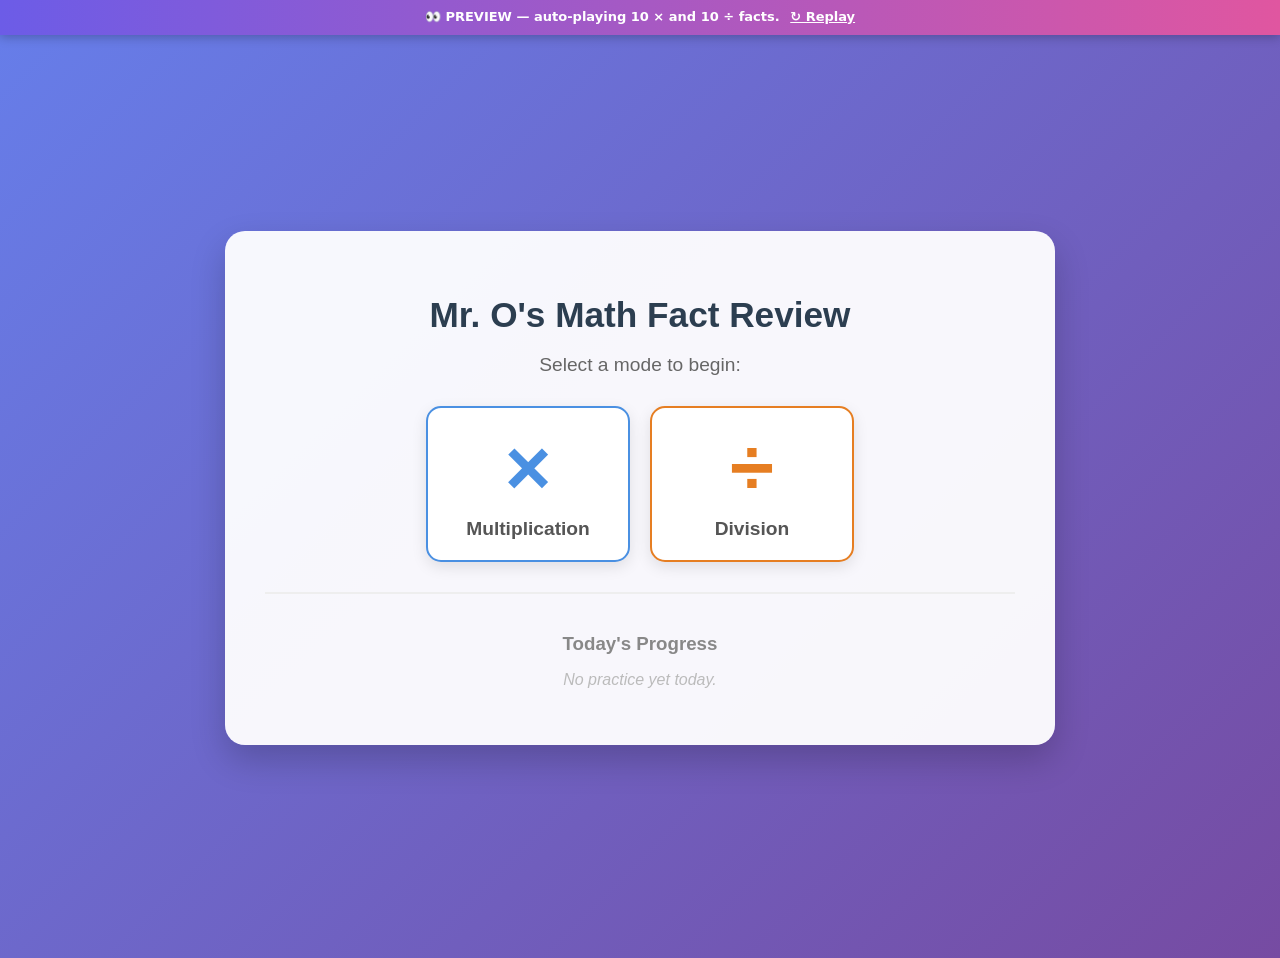
==== previews/math-fact-review/index.html @ 9477de4a "Add 4th auto-play preview — Mr. O's Math Fact Review (balances grid to 2x2) A different style of sit" ====
<!DOCTYPE html>
<html lang="en">
<head>
    <meta charset="UTF-8">
    <meta name="viewport" content="width=device-width, initial-scale=1.0">
    <title>Mr. O's Math Fact Review</title>
    <style>
        :root {
            --primary-color: #4a90e2;
            --success-color: #2ecc71;
            --danger-color: #e74c3c;
            --warning-color: #f1c40f;
            --purple-color: #9b59b6;
            --teal-color: #1abc9c;
            --orange-color: #e67e22;
            --card-bg: rgba(255, 255, 255, 0.95);
        }

        body {
            font-family: 'Segoe UI', Tahoma, Geneva, Verdana, sans-serif;
            background: linear-gradient(135deg, #667eea 0%, #764ba2 100%);
            color: #333;
            display: flex;
            justify-content: center;
            align-items: center;
            min-height: 100vh;
            margin: 0;
            padding: 20px;
        }

        .container {
            background-color: var(--card-bg);
            padding: 2.5rem;
            border-radius: 20px;
            box-shadow: 0 15px 35px rgba(0,0,0,0.2);
            text-align: center;
            width: 100%;
            max-width: 750px;
            position: relative;
        }

        h1 { color: #2c3e50; margin-bottom: 0.5rem; font-size: 2.2rem;}
        h2 { color: #555; font-weight: 400; margin-top: 0; }
        
        h3.section-header { 
            color: #777; 
            font-size: 0.85rem; 
            text-transform: uppercase; 
            letter-spacing: 1.5px; 
            margin: 25px 0 15px 0; 
            text-align: center; 
            border-bottom: 1px solid #eee;
            line-height: 0.1em;
        }
        
        h3.section-header span { 
            background: var(--card-bg); 
            padding: 0 10px; 
        }

        .mode-container {
            display: flex;
            justify-content: center;
            gap: 20px;
            margin: 30px 0;
            flex-wrap: wrap;
        }

        .mode-card {
            background: white;
            border-radius: 15px;
            width: 160px;
            padding: 20px;
            cursor: pointer;
            transition: transform 0.2s, box-shadow 0.2s;
            box-shadow: 0 5px 15px rgba(0,0,0,0.1);
            border: 2px solid transparent;
            display: flex;
            flex-direction: column;
            align-items: center;
            justify-content: center;
        }

        .mode-card:hover {
            transform: translateY(-5px);
            box-shadow: 0 10px 25px rgba(0,0,0,0.15);
        }

        .mode-card.mult { border-color: var(--primary-color); }
        .mode-card.mult:hover { background-color: #f0f7ff; }
        
        .mode-card.div { border-color: var(--orange-color); }
        .mode-card.div:hover { background-color: #fff8f0; }

        .symbol-icon {
            font-size: 5rem;
            line-height: 1;
            margin-bottom: 10px;
            font-weight: bold;
            display: inline-block;
            animation: float 3s ease-in-out infinite;
        }

        .mode-card.mult .symbol-icon { color: var(--primary-color); }
        .mode-card.div .symbol-icon { color: var(--orange-color); animation-delay: 1.5s; }

        .mode-label {
            font-size: 1.2rem;
            font-weight: bold;
            color: #555;
        }

        .btn {
            border: none;
            padding: 12px 25px;
            font-size: 1.1rem;
            border-radius: 50px;
            cursor: pointer;
            transition: transform 0.2s, box-shadow 0.2s;
            margin: 8px;
            color: white;
            font-weight: bold;
            box-shadow: 0 4px 6px rgba(0,0,0,0.1);
        }

        .btn:hover { transform: translateY(-2px); box-shadow: 0 6px 12px rgba(0,0,0,0.15); }
        .btn-nav { background-color: #95a5a6; font-size: 0.9rem; padding: 10px 20px;}
        .btn-check { background-color: var(--success-color); width: 100%; max-width: 200px; margin-top: 10px;}
        .btn-home-large { background-color: var(--primary-color); width: 100%; max-width: 300px; font-size: 1.3rem; margin-top: 20px;}

        .mixed-grid {
            display: grid;
            grid-template-columns: repeat(4, 1fr);
            gap: 15px;
            margin-bottom: 15px;
        }

        .number-grid {
            display: flex;
            flex-wrap: wrap;
            justify-content: center;
            gap: 12px;
        }

        .num-btn {
            background-color: var(--primary-color);
            color: white;
            border: none;
            padding: 15px 0;
            font-size: 1.2rem;
            border-radius: 12px;
            cursor: pointer;
            transition: background 0.2s, transform 0.2s;
            font-weight: bold;
            width: 80px;      
            flex-grow: 0;
        }
        .num-btn:hover { opacity: 0.9; transform: translateY(-2px); }
        .num-btn.div-mode { background-color: var(--orange-color); }
        
        .mixed-btn {
            background-color: var(--purple-color);
            padding: 15px 5px;
            font-size: 1rem;
            border-radius: 12px;
            color: white;
            border: none;
            cursor: pointer;
            font-weight: bold;
            transition: transform 0.2s;
            width: 100%;
        }
        .mixed-btn:hover { transform: translateY(-2px); opacity: 0.9; }
        .mixed-all { background-color: var(--teal-color); grid-column: 1 / -1; font-size: 1.1rem; padding: 15px;}

        .options-panel {
            background: #f8f9fa;
            border: 1px solid #eee;
            padding: 10px 20px;
            border-radius: 50px;
            margin: 10px 0 20px 0;
            display: inline-block;
        }

        .toggle-label {
            display: flex;
            align-items: center;
            gap: 10px;
            font-size: 1rem;
            cursor: pointer;
            color: #555;
            font-weight: 500;
        }
        
        input[type="checkbox"] { transform: scale(1.2); accent-color: var(--primary-color); }

        .stats-bar {
            display: flex;
            justify-content: space-between;
            background: #f8f9fa;
            padding: 10px 20px;
            border-radius: 15px;
            margin-bottom: 20px;
            font-weight: bold;
            color: #555;
            border: 1px solid #eee;
        }

        .score-box span { margin: 0 10px; }
        .correct-txt { color: var(--success-color); }
        .wrong-txt { color: var(--danger-color); }
        .timer-txt { color: var(--primary-color); font-size: 1.2rem; }
        .timer-low { color: var(--danger-color); animation: pulse 1s infinite; }

        .problem-display { font-size: 4rem; margin: 20px 0; font-weight: 800; color: #333; }

        input[type="number"] {
            font-size: 2.5rem;
            padding: 10px;
            width: 150px;
            text-align: center;
            border: 3px solid #ddd;
            border-radius: 15px;
            outline: none;
            transition: border-color 0.2s;
        }
        input[type="number"]:focus { border-color: var(--primary-color); }

        .feedback { height: 30px; margin-top: 15px; font-weight: bold; font-size: 1.3rem; }
        .feedback.correct { color: var(--success-color); }
        .feedback.incorrect { color: var(--danger-color); }
        .feedback.final { color: #333; font-size: 1.5rem; margin-bottom: 20px; }

        .history-container {
            margin-top: 30px;
            border-top: 2px solid #eee;
            padding-top: 20px;
            text-align: left;
        }
        .history-table {
            width: 100%;
            border-collapse: collapse;
            font-size: 0.9rem;
        }
        .history-table th, .history-table td {
            padding: 10px;
            border-bottom: 1px solid #eee;
            text-align: center;
        }
        .history-table th { background-color: #f8f9fa; color: #555; border-radius: 5px;}

        .hidden { display: none !important; }
        
        @media (max-width: 600px) {
            .mixed-grid { grid-template-columns: repeat(2, 1fr); }
            .mode-container { flex-direction: column; align-items: center; }
            .mode-card { width: 100%; max-width: 250px; flex-direction: row; gap: 20px; height: 80px;}
            .symbol-icon { font-size: 3rem; margin-bottom: 0; }
        }
        
        @keyframes float {
            0% { transform: translateY(0px); }
            50% { transform: translateY(-10px); }
            100% { transform: translateY(0px); }
        }
    </style>
</head>
<body>

<div class="container">
    <h1 id="main-title">Mr. O's Math Fact Review</h1>

    <div id="welcome-screen">
        <p style="font-size: 1.2rem; color: #666;">Select a mode to begin:</p>
        
        <div class="mode-container">
            <div class="mode-card mult" onclick="initSelection('multiplication')">
                <div class="symbol-icon">&times;</div>
                <div class="mode-label">Multiplication</div>
            </div>

            <div class="mode-card div" onclick="initSelection('division')">
                <div class="symbol-icon">&divide;</div>
                <div class="mode-label">Division</div>
            </div>
        </div>

        <div class="history-container" id="history-section">
            <h3 style="text-align: center; margin-bottom: 10px; color: #888;">Today's Progress</h3>
            <div id="history-list">
                <p style="text-align: center; color: #bbb; font-style: italic;">No practice yet today.</p>
            </div>
        </div>
    </div>

    <div id="selection-screen" class="hidden">
        <h2 id="selection-title">Select Level</h2>
        
        <div class="options-panel">
            <label class="toggle-label">
                <input type="checkbox" id="timer-toggle"> 
                Enable 3-Minute Timer
            </label>
        </div>

        <h3 class="section-header"><span>Mixed Reviews</span></h3>
        <div class="mixed-grid" id="mixed-grid">
            </div>

        <h3 class="section-header"><span>Individual Numbers</span></h3>
        <div class="number-grid" id="number-grid">
            </div>
        
        <br>
        <button class="btn btn-nav" onclick="goHome()">Back to Menu</button>
    </div>

    <div id="practice-screen" class="hidden">
        <div class="stats-bar">
            <div class="timer-box" id="timer-display">--:--</div>
            <div class="score-box">
                <span class="correct-txt">✓ <span id="score-correct">0</span></span>
                <span class="wrong-txt">✗ <span id="score-wrong">0</span></span>
            </div>
        </div>

        <h2 id="practice-title">Practice</h2>
        <div class="problem-display" id="problem"></div>
        
        <input type="number" id="user-answer" placeholder="?" onkeydown="handleEnter(event)" autocomplete="off">
        <br>
        
        <button id="check-btn" class="btn btn-check" onclick="checkAnswer()">Check Answer</button>
        <div class="feedback" id="feedback"></div>
        <br>
        
        <button id="finish-btn" class="btn btn-nav" onclick="endSession()">Finish Review</button>
        
        <button id="home-btn" class="btn btn-home-large hidden" onclick="goHome()">Back to Main Menu</button>
    </div>
</div>

<script>
    // --- State Management ---
    let state = {
        mode: '',         
        minFactor: 0,
        maxFactor: 0,
        answer: 0,
        score: { correct: 0, wrong: 0 },
        processing: false, // Prevents double scoring
        timer: {
            active: false,
            seconds: 180, 
            interval: null
        },
        history: []
    };

    // --- DOM Elements ---
    const screens = {
        welcome: document.getElementById('welcome-screen'),
        selection: document.getElementById('selection-screen'),
        practice: document.getElementById('practice-screen')
    };
    
    const ui = {
        title: document.getElementById('selection-title'),
        mixedGrid: document.getElementById('mixed-grid'),
        numGrid: document.getElementById('number-grid'),
        problem: document.getElementById('problem'),
        input: document.getElementById('user-answer'),
        feedback: document.getElementById('feedback'),
        timerToggle: document.getElementById('timer-toggle'),
        timerDisplay: document.getElementById('timer-display'),
        scoreCorrect: document.getElementById('score-correct'),
        scoreWrong: document.getElementById('score-wrong'),
        checkBtn: document.getElementById('check-btn'),
        finishBtn: document.getElementById('finish-btn'),
        homeBtn: document.getElementById('home-btn'),
        practiceTitle: document.getElementById('practice-title'),
        historyList: document.getElementById('history-list')
    };

    // --- Navigation ---
    function showScreen(screenName) {
        Object.values(screens).forEach(s => s.classList.add('hidden'));
        screens[screenName].classList.remove('hidden');
    }

    function goHome() {
        renderHistory();
        showScreen('welcome');
    }

    // --- Step 1: Mode Selection ---
    function initSelection(mode) {
        state.mode = mode;
        ui.title.innerText = mode === 'multiplication' 
            ? "Multiplication Review" 
            : "Division Review";
        
        // Reset Grids
        ui.mixedGrid.innerHTML = '';
        ui.numGrid.innerHTML = '';
        
        // 1. Create Mixed Buttons
        const ranges = [
            { label: "Mixed 2-4", min: 2, max: 4 },
            { label: "Mixed 5-7", min: 5, max: 7 },
            { label: "Mixed 8-10", min: 8, max: 10 },
            { label: "Mixed 11-12", min: 11, max: 12 },
            { label: "Mixed All (2-12)", min: 2, max: 12, isAll: true }
        ];

        ranges.forEach(range => {
            const btn = document.createElement('button');
            btn.innerText = range.label;
            btn.className = 'mixed-btn';
            if (range.isAll) btn.classList.add('mixed-all');
            
            btn.onclick = () => startPractice(range.min, range.max);
            ui.mixedGrid.appendChild(btn);
        });

        // 2. Create Single Number Buttons (2-12)
        for (let i = 2; i <= 12; i++) {
            const btn = document.createElement('button');
            btn.innerText = i;
            btn.className = 'num-btn';
            if (mode === 'division') btn.classList.add('div-mode');
            btn.onclick = () => startPractice(i, i);
            ui.numGrid.appendChild(btn);
        }

        ui.timerToggle.checked = false;
        showScreen('selection');
    }

    // --- Step 2: Start Session ---
    function startPractice(min, max) {
        state.minFactor = min;
        state.maxFactor = max;
        state.score.correct = 0;
        state.score.wrong = 0;
        state.processing = false; 
        state.timer.active = ui.timerToggle.checked;
        state.timer.seconds = 180; 

        ui.scoreCorrect.innerText = '0';
        ui.scoreWrong.innerText = '0';
        ui.input.disabled = false;
        ui.checkBtn.classList.remove('hidden');
        ui.finishBtn.classList.remove('hidden');
        ui.homeBtn.classList.add('hidden');
        ui.feedback.innerText = '';
        ui.feedback.className = 'feedback';
        
        const modeTitle = state.mode.charAt(0).toUpperCase() + state.mode.slice(1);
        let rangeTitle = "";
        if (min === max) {
            rangeTitle = `${min}s`;
        } else if (min === 2 && max === 12) {
            rangeTitle = "Mixed All";
        } else {
            rangeTitle = `Mixed ${min}-${max}`;
        }

        ui.practiceTitle.innerText = `${modeTitle}: ${rangeTitle}`;

        showScreen('practice');
        generateQuestion();
        
        if (state.timer.active) {
            updateTimerDisplay();
            state.timer.interval = setInterval(tickTimer, 1000);
        } else {
            ui.timerDisplay.innerText = "No Timer";
            ui.timerDisplay.style.color = "#ccc";
        }
    }

    // --- Step 3: Game Logic ---
    function generateQuestion() {
        // UNLOCK processing
        state.processing = false;
        
        ui.input.value = '';
        ui.input.focus();
        ui.feedback.innerText = '';
        ui.feedback.className = 'feedback';

        const range = state.maxFactor - state.minFactor + 1;
        const numA = Math.floor(Math.random() * range) + state.minFactor;
        const numB = Math.floor(Math.random() * 13); 

        if (state.mode === 'multiplication') {
            state.answer = numA * numB;
            ui.problem.innerHTML = `${numA} &times; ${numB} =`;
        } else {
            const dividend = numA * numB;
            state.answer = numB;
            ui.problem.innerHTML = `${dividend} &div; ${numA} =`;
        }
    }

    function checkAnswer() {
        // Prevent interaction if already processing
        if (state.processing || ui.input.disabled) return;

        const val = parseInt(ui.input.value);
        if (isNaN(val)) return;

        // LOCK immediately
        state.processing = true;

        if (val === state.answer) {
            state.score.correct++;
            ui.scoreCorrect.innerText = state.score.correct;
            ui.feedback.innerText = "Correct!";
            ui.feedback.className = "feedback correct";
            // Correct path: stays locked until new question
            setTimeout(generateQuestion, 800);
        } else {
            state.score.wrong++;
            ui.scoreWrong.innerText = state.score.wrong;
            ui.feedback.innerText = "Try again!";
            ui.feedback.className = "feedback incorrect";
            ui.input.select();
            
            // Wrong path: UNLOCK after 0.5s so they can try again
            // but prevents "spamming" the button
            setTimeout(() => {
                state.processing = false;
            }, 500); 
        }
    }

    function handleEnter(e) {
        if (e.key === "Enter") {
            e.preventDefault();
            checkAnswer();
        }
    }

    // --- Timer Logic ---
    function tickTimer() {
        state.timer.seconds--;
        updateTimerDisplay();

        if (state.timer.seconds <= 0) {
            endSession(true);
        }
    }

    function updateTimerDisplay() {
        const m = Math.floor(state.timer.seconds / 60);
        const s = state.timer.seconds % 60;
        const timeStr = `${m}:${s < 10 ? '0' : ''}${s}`;
        
        ui.timerDisplay.innerText = timeStr;
        ui.timerDisplay.style.color = "#4a90e2";
        
        if (state.timer.seconds <= 10) {
            ui.timerDisplay.classList.add('timer-low');
        } else {
            ui.timerDisplay.classList.remove('timer-low');
        }
    }

    // --- End Session & History ---
    function endSession(timeUp = false) {
        clearInterval(state.timer.interval);
        ui.timerDisplay.classList.remove('timer-low');

        ui.input.disabled = true;
        ui.checkBtn.classList.add('hidden');
        ui.finishBtn.classList.add('hidden');
        ui.homeBtn.classList.remove('hidden');

        let msg = "Review Finished!";
        if (timeUp) msg = "Time's Up!";

        ui.feedback.innerText = `${msg} Final Score: ${state.score.correct} Correct, ${state.score.wrong} Wrong.`;
        ui.feedback.className = "feedback final";

        saveHistory();
    }

    function saveHistory() {
        if (state.score.correct === 0 && state.score.wrong === 0) return;

        const now = new Date();
        const timeString = now.toLocaleTimeString([], { hour: '2-digit', minute: '2-digit' });
        
        let label = "";
        if (state.minFactor === state.maxFactor) {
            label = `${state.minFactor}s`;
        } else if (state.minFactor === 2 && state.maxFactor === 12) {
            label = "All (2-12)";
        } else {
            label = `Mix ${state.minFactor}-${state.maxFactor}`;
        }

        const entry = {
            time: timeString,
            mode: state.mode === 'multiplication' ? 'Mult' : 'Div',
            label: label,
            correct: state.score.correct,
            wrong: state.score.wrong,
            timerUsed: state.timer.active
        };

        state.history.unshift(entry); 
    }

    function renderHistory() {
        if (state.history.length === 0) return;

        let html = `
        <table class="history-table">
            <thead>
                <tr>
                    <th>Time</th>
                    <th>Type</th>
                    <th>Set</th>
                    <th>Score</th>
                </tr>
            </thead>
            <tbody>
        `;

        state.history.forEach(row => {
            const timerIcon = row.timerUsed ? '⏱️' : '';
            html += `
                <tr>
                    <td>${row.time}</td>
                    <td>${row.mode}</td>
                    <td>${row.label}</td>
                    <td><span style="color:#2ecc71">${row.correct}</span> / <span style="color:#e74c3c">${row.wrong}</span> ${timerIcon}</td>
                </tr>
            `;
        });

        html += `</tbody></table>`;
        ui.historyList.innerHTML = html;
    }

</script>
<script src="autopilot.js?v=1"></script>

</body>
</html>
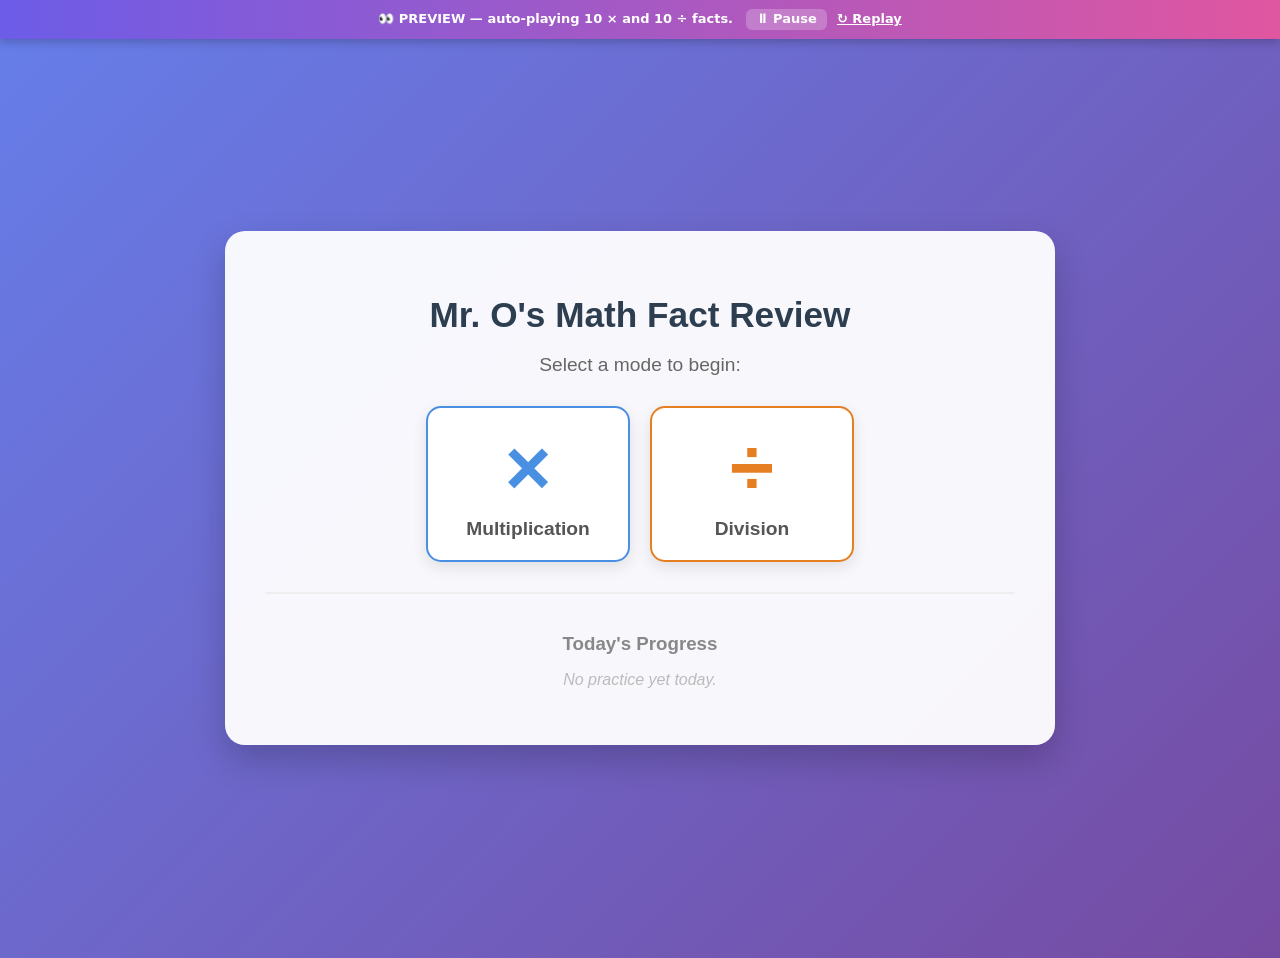
==== commit c1cdc88c: "Bump autopilot cache-buster to v=3 so updated previews actually load The script tags pinned autopilo" ====
--- a/previews/math-fact-review/index.html
+++ b/previews/math-fact-review/index.html
@@ -647,7 +647,7 @@
     }
 
 </script>
-<script src="autopilot.js?v=1"></script>
+<script src="autopilot.js?v=3"></script>
 
 </body>
 </html>
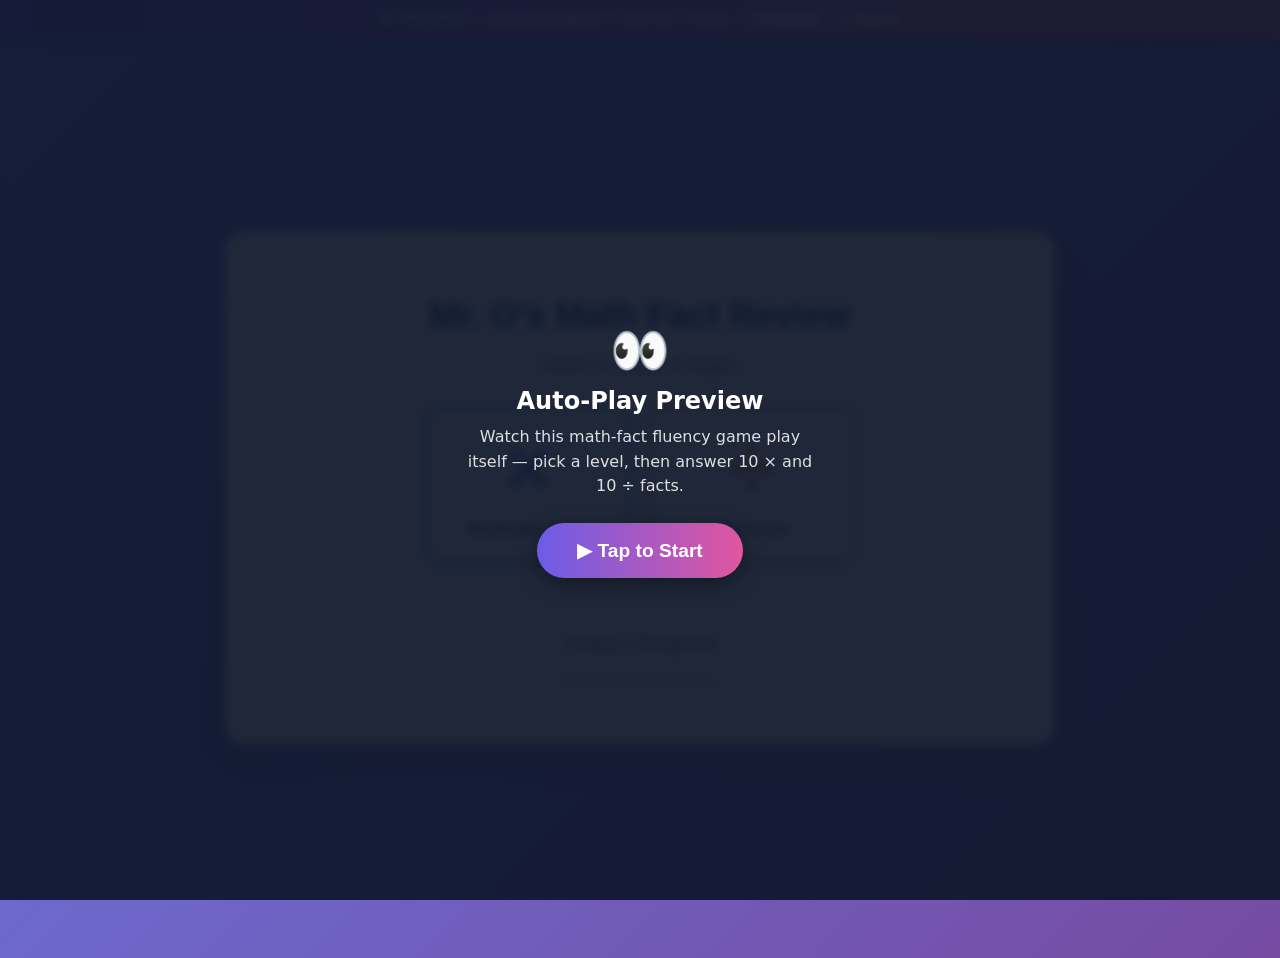
==== commit b0f2da2f: "Add "Tap to Start" overlay so read-aloud audio can actually play Browsers block speech audio until t" ====
--- a/previews/math-fact-review/index.html
+++ b/previews/math-fact-review/index.html
@@ -647,7 +647,7 @@
     }
 
 </script>
-<script src="autopilot.js?v=3"></script>
+<script src="autopilot.js?v=4"></script>
 
 </body>
 </html>
